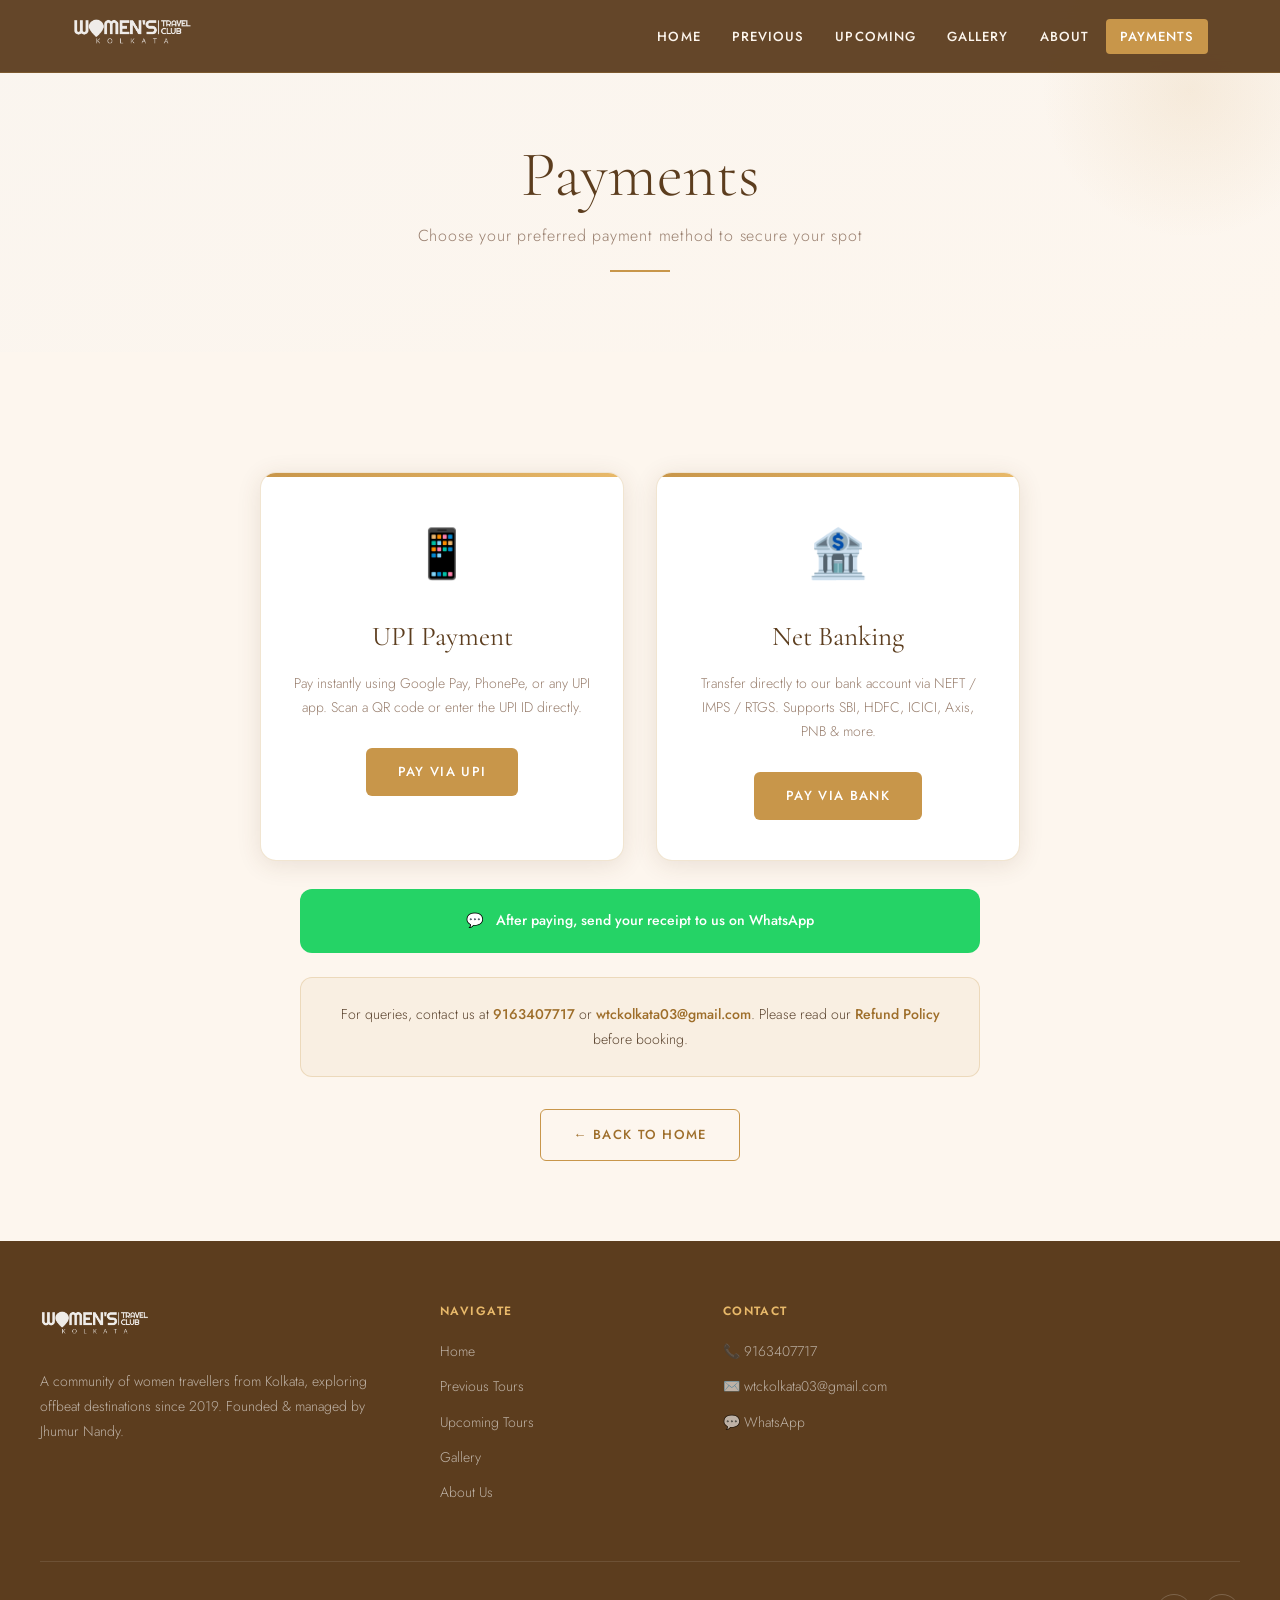
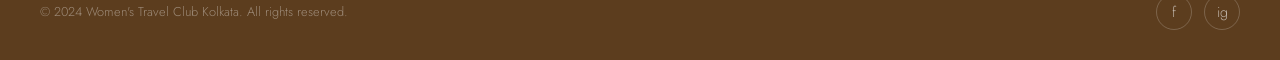
==== payments.html @ da382955 "Add files via upload" ====
<!DOCTYPE html>
<html lang="en">
<head>
  <meta charset="UTF-8" />
  <meta name="viewport" content="width=device-width, initial-scale=1.0" />
  <title>Payments – Women's Travel Club Kolkata</title>
  <link rel="stylesheet" href="style.css" />
  <style>
    .payment-grid {
      display: grid;
      grid-template-columns: 1fr 1fr;
      gap: 2rem;
      max-width: 760px;
      margin: 2.5rem auto 0;
    }
    .payment-card {
      background: white;
      border: 1px solid var(--border);
      border-radius: 16px;
      padding: 2.5rem 2rem;
      text-align: center;
      box-shadow: 0 4px 24px var(--shadow);
      transition: 0.3s;
      text-decoration: none;
      display: block;
      position: relative;
      overflow: hidden;
    }
    .payment-card::before {
      content: '';
      position: absolute;
      top: 0; left: 0; right: 0;
      height: 4px;
      background: linear-gradient(90deg, var(--gold), var(--gold-light));
    }
    .payment-card:hover { transform: translateY(-6px); box-shadow: 0 20px 50px var(--shadow); }
    .payment-icon { font-size: 3rem; margin-bottom: 1.25rem; display: block; }
    .payment-card h3 {
      font-family: 'Cormorant Garamond', serif;
      font-size: 1.7rem;
      font-weight: 400;
      color: var(--brown);
      margin-bottom: 0.75rem;
    }
    .payment-card p { font-size: 0.875rem; color: var(--text-light); line-height: 1.7; margin-bottom: 1.75rem; }
    .payment-cta {
      display: inline-block;
      background: var(--gold);
      color: white;
      padding: 0.8rem 2rem;
      border-radius: 6px;
      font-size: 0.82rem;
      font-weight: 500;
      letter-spacing: 0.1em;
      text-transform: uppercase;
      transition: 0.2s;
    }
    .payment-card:hover .payment-cta { background: var(--gold-dark); }
    .whatsapp-strip {
      max-width: 680px;
      margin: 1.75rem auto 0;
      background: #25D366;
      border-radius: 12px;
      padding: 1.25rem 2rem;
      display: flex;
      align-items: center;
      justify-content: center;
      gap: 0.75rem;
      text-decoration: none;
      transition: 0.2s;
    }
    .whatsapp-strip:hover { background: #1ebe5c; transform: translateY(-2px); }
    .whatsapp-strip span { font-size: 0.88rem; font-weight: 500; color: white; }
    .payment-note {
      max-width: 680px;
      margin: 1.5rem auto 0;
      background: rgba(200,150,74,0.07);
      border: 1px solid var(--border);
      border-radius: 12px;
      padding: 1.5rem 2rem;
      font-size: 0.88rem;
      color: var(--text-mid);
      text-align: center;
      line-height: 1.8;
    }
    .payment-note a { color: var(--gold-dark); font-weight: 500; text-decoration: none; }
    .payment-note a:hover { text-decoration: underline; }
    @media (max-width: 600px) { .payment-grid { grid-template-columns: 1fr; } }
  </style>
</head>
<body>
<nav>
  <div class="nav-inner">
    <a class="nav-logo" href="index.html"><img src="logo.png" alt="Women's Travel Club Kolkata" /></a>
    <ul class="nav-links">
      <li><a href="index.html">Home</a></li>
      <li><a href="previous_tours.html">Previous</a></li>
      <li><a href="upcoming_tours.html">Upcoming</a></li>
      <li><a href="gallery.html">Gallery</a></li>
      <li><a href="about.html">About</a></li>

      <li><a href="payments.html" class="nav-cta">PAYMENTS</a></li>
    </ul>
    <div class="hamburger"><span></span><span></span><span></span></div>
  </div>
</nav>

<div class="page-header">
  <h1>Payments</h1>
  <p class="subtitle">Choose your preferred payment method to secure your spot</p>
  <span class="header-rule"></span>
</div>

<div class="section">
  <div class="payment-grid">
    <a href="upi.html" class="payment-card">
      <span class="payment-icon">📱</span>
      <h3>UPI Payment</h3>
      <p>Pay instantly using Google Pay, PhonePe, or any UPI app. Scan a QR code or enter the UPI ID directly.</p>
      <span class="payment-cta">Pay via UPI</span>
    </a>
    <a href="netbanking.html" class="payment-card">
      <span class="payment-icon">🏦</span>
      <h3>Net Banking</h3>
      <p>Transfer directly to our bank account via NEFT / IMPS / RTGS. Supports SBI, HDFC, ICICI, Axis, PNB &amp; more.</p>
      <span class="payment-cta">Pay via Bank</span>
    </a>
  </div>

  <a href="https://wa.me/9163407717?text=Hi%2C%20I%20have%20completed%20my%20payment%20for%20a%20WTC%20trip." target="_blank" class="whatsapp-strip">
    <span>💬</span>
    <span>After paying, send your receipt to us on WhatsApp</span>
  </a>

  <div class="payment-note">
    For queries, contact us at <a href="tel:9163407717">9163407717</a> or
    <a href="mailto:wtckolkata03@gmail.com">wtckolkata03@gmail.com</a>.
    Please read our <a href="refund.html">Refund Policy</a> before booking.
  </div>

  <div style="text-align:center;margin-top:2rem;">
    <a href="index.html" class="btn btn-outline">← Back to Home</a>
  </div>
</div>

<footer>
  <div class="footer-inner">
    <div class="footer-grid">
      <div class="footer-logo">
        <img src="logo.png" alt="WTC Kolkata" />
        <p>A community of women travellers from Kolkata, exploring offbeat destinations since 2019. Founded &amp; managed by Jhumur Nandy.</p>
      </div>
      <div class="footer-col">
        <h4>Navigate</h4>
        <ul>
          <li><a href="index.html">Home</a></li>
          <li><a href="previous_tours.html">Previous Tours</a></li>
          <li><a href="upcoming_tours.html">Upcoming Tours</a></li>
          <li><a href="gallery.html">Gallery</a></li>
    
          <li><a href="about.html">About Us</a></li>
        </ul>
      </div>
      <div class="footer-col">
        <h4>Contact</h4>
        <ul>
          <li><a href="tel:9163407717">📞 9163407717</a></li>
          <li><a href="mailto:wtckolkata03@gmail.com">✉️ wtckolkata03@gmail.com</a></li>
          <li><a href="https://wa.me/919163407717" target="_blank">💬 WhatsApp</a></li>
        </ul>
      </div>
    </div>
    <div class="footer-bottom">
      <span>© 2024 Women's Travel Club Kolkata. All rights reserved.</span>
      <div class="footer-social">
        <a class="social-link" href="https://www.facebook.com/share/g/15WhLAve8J" target="_blank">f</a>
        <a class="social-link" href="#">ig</a>
      </div>
    </div>
  </div>
</footer>
<script src="main.js"></script>
</body>
</html>
---- style.css ----
@import url('https://fonts.googleapis.com/css2?family=Cormorant+Garamond:ital,wght@0,300;0,400;0,600;1,300;1,400&family=Jost:wght@300;400;500;600&display=swap');

:root {
  --cream: #fdf6ee;
  --warm-white: #faf5ef;
  --gold: #c8964a;
  --gold-light: #e8b96a;
  --gold-dark: #9e6e2a;
  --brown: #5c3d1e;
  --brown-light: #8b6340;
  --forest: #3a5a40;
  --forest-light: #5a7a60;
  --text-dark: #2a1f14;
  --text-mid: #5c4530;
  --text-light: #9a8070;
  --border: rgba(200, 150, 74, 0.25);
  --shadow: rgba(92, 61, 30, 0.12);
}

*, *::before, *::after { box-sizing: border-box; margin: 0; padding: 0; }

html { scroll-behavior: smooth; }

body {
  font-family: 'Jost', sans-serif;
  background: var(--cream);
  color: var(--text-dark);
  font-weight: 300;
  line-height: 1.7;
  overflow-x: hidden;
}

/* ── NAVBAR ── */
nav {
  position: fixed;
  top: 0; left: 0; right: 0;
  z-index: 1000;
  background: rgba(92, 61, 30, 0.95); /* translucent version of var(--brown) */
  backdrop-filter: blur(12px);
  border-bottom: 1px solid var(--border);
  transition: box-shadow 0.3s;
}
 nav.scrolled { box-shadow: 0 4px 30px var(--shadow); }

.nav-inner {
  max-width: 1200px;
  margin: 0 auto;
  padding: 0 2rem;
  display: flex;
  align-items: center;
  justify-content: space-between;
  height: 72px;
}

.nav-logo img {
  height: 48px;
  width: auto;
  object-fit: contain;
  filter: brightness(0) invert(1) opacity(0.9);
}

.nav-links {
  display: flex;
  gap: 0.25rem;
  list-style: none;
}

.nav-links a {
  font-family: 'Jost', sans-serif;
  font-weight: 500;
  font-size: 0.82rem;
  letter-spacing: 0.08em;
  text-transform: uppercase;
  color: var(--cream);
  text-decoration: none;
  padding: 0.5rem 0.85rem;
  border-radius: 4px;
  transition: color 0.2s, background 0.2s;
}
.nav-links a:hover, .nav-links a.active {
  color: var(--gold-light);
  background: rgba(255, 255, 255, 0.1);
}

.nav-cta {
  background: var(--gold) !important;
  color: white !important;
  border-radius: 4px;
}
.nav-cta:hover { background: var(--gold-dark) !important; }

/* Hamburger */
.hamburger {
  display: none;
  flex-direction: column;
  gap: 5px;
  cursor: pointer;
  padding: 4px;
}
.hamburger span {
  display: block;
  width: 24px; height: 2px;
  background: var(--cream);
  transition: 0.3s;
}

/* ── PAGE HEADER ── */
.page-header {
  padding: 140px 2rem 80px;
  text-align: center;
  background: linear-gradient(160deg, var(--warm-white) 0%, var(--cream) 100%);
  position: relative;
  overflow: hidden;
}
.page-header::before {
  content: '';
  position: absolute;
  top: -60px; right: -60px;
  width: 300px; height: 300px;
  background: radial-gradient(circle, rgba(200,150,74,0.12), transparent 70%);
  border-radius: 50%;
}

.page-header h1 {
  font-family: 'Cormorant Garamond', serif;
  font-size: clamp(2.4rem, 5vw, 4rem);
  font-weight: 300;
  color: var(--brown);
  line-height: 1.1;
}
.page-header .subtitle {
  font-size: 1rem;
  color: var(--text-light);
  margin-top: 0.75rem;
  letter-spacing: 0.05em;
}
.header-rule {
  display: block;
  width: 60px;
  height: 2px;
  background: var(--gold);
  margin: 1.25rem auto 0;
}

/* ── SECTIONS ── */
.section {
  max-width: 1200px;
  margin: 0 auto;
  padding: 80px 2rem;
}
.section-sm { padding: 60px 2rem; }

.section-title {
  font-family: 'Cormorant Garamond', serif;
  font-size: clamp(1.8rem, 3vw, 2.6rem);
  font-weight: 300;
  color: var(--brown);
  margin-bottom: 0.5rem;
}
.section-title + .rule {
  display: block;
  width: 40px; height: 2px;
  background: var(--gold);
  margin-bottom: 2rem;
}

/* ── CARDS ── */
.card {
  background: white;
  border: 1px solid var(--border);
  border-radius: 12px;
  padding: 2rem;
  transition: transform 0.3s, box-shadow 0.3s;
  box-shadow: 0 2px 16px var(--shadow);
}
.card:hover {
  transform: translateY(-4px);
  box-shadow: 0 12px 40px var(--shadow);
}

/* ── BADGE ── */
.badge {
  display: inline-block;
  font-size: 0.72rem;
  font-weight: 500;
  letter-spacing: 0.1em;
  text-transform: uppercase;
  padding: 0.3rem 0.75rem;
  border-radius: 20px;
  background: rgba(200, 150, 74, 0.12);
  color: var(--gold-dark);
  border: 1px solid rgba(200, 150, 74, 0.3);
}
.badge.green {
  background: rgba(58, 90, 64, 0.1);
  color: var(--forest);
  border-color: rgba(58, 90, 64, 0.3);
}

/* ── BUTTONS ── */
.btn {
  display: inline-block;
  font-family: 'Jost', sans-serif;
  font-size: 0.82rem;
  font-weight: 500;
  letter-spacing: 0.1em;
  text-transform: uppercase;
  text-decoration: none;
  padding: 0.85rem 2rem;
  border-radius: 6px;
  transition: 0.3s;
  cursor: pointer;
  border: none;
}
.btn-primary {
  background: var(--gold);
  color: white;
}
.btn-primary:hover { background: var(--gold-dark); transform: translateY(-2px); }
.btn-outline {
  border: 1.5px solid var(--gold);
  color: var(--gold-dark);
  background: transparent;
}
.btn-outline:hover { background: var(--gold); color: white; }

/* ── FOOTER ── */
footer {
  background: var(--brown);
  color: rgba(255,255,255,0.75);
  padding: 60px 2rem 30px;
}
.footer-inner {
  max-width: 1200px;
  margin: 0 auto;
}
.footer-grid {
  display: grid;
  grid-template-columns: 1.5fr 1fr 1fr 1fr;
  gap: 3rem;
  padding-bottom: 3rem;
  border-bottom: 1px solid rgba(255,255,255,0.1);
  margin-bottom: 2rem;
}
.footer-logo img { height: 44px; filter: brightness(0) invert(1) opacity(0.9); margin-bottom: 1rem; }
.footer-logo p { font-size: 0.875rem; line-height: 1.8; color: rgba(255,255,255,0.6); }
.footer-col h4 {
  font-family: 'Jost', sans-serif;
  font-size: 0.75rem;
  font-weight: 600;
  letter-spacing: 0.12em;
  text-transform: uppercase;
  color: var(--gold-light);
  margin-bottom: 1rem;
}
.footer-col ul { list-style: none; }
.footer-col ul li { margin-bottom: 0.5rem; }
.footer-col ul li a {
  color: rgba(255,255,255,0.6);
  text-decoration: none;
  font-size: 0.875rem;
  transition: color 0.2s;
}
.footer-col ul li a:hover { color: var(--gold-light); }
.footer-bottom {
  display: flex;
  justify-content: space-between;
  align-items: center;
  font-size: 0.8rem;
  color: rgba(255,255,255,0.4);
  flex-wrap: wrap;
  gap: 0.5rem;
}
.footer-social { display: flex; gap: 0.75rem; }
.social-link {
  width: 36px; height: 36px;
  border-radius: 50%;
  border: 1px solid rgba(255,255,255,0.2);
  display: flex; align-items: center; justify-content: center;
  color: rgba(255,255,255,0.6);
  text-decoration: none;
  font-size: 0.9rem;
  transition: 0.2s;
}
.social-link:hover { border-color: var(--gold-light); color: var(--gold-light); }

/* ── DIVIDER ── */
.ornament { text-align: center; color: var(--gold); margin: 1.5rem 0; font-size: 1.2rem; letter-spacing: 0.5rem; }

/* ── MOBILE ── */
@media (max-width: 900px) {
  .nav-links { display: none; flex-direction: column; position: absolute; top: 72px; left: 0; right: 0; background: var(--brown); padding: 1rem 2rem 2rem; border-bottom: 1px solid var(--border); }
  .nav-links.open { display: flex; }
  .hamburger { display: flex; }
  .footer-grid { grid-template-columns: 1fr 1fr; gap: 2rem; }
}
@media (max-width: 600px) {
  .footer-grid { grid-template-columns: 1fr; }
  .footer-bottom { flex-direction: column; text-align: center; }
}
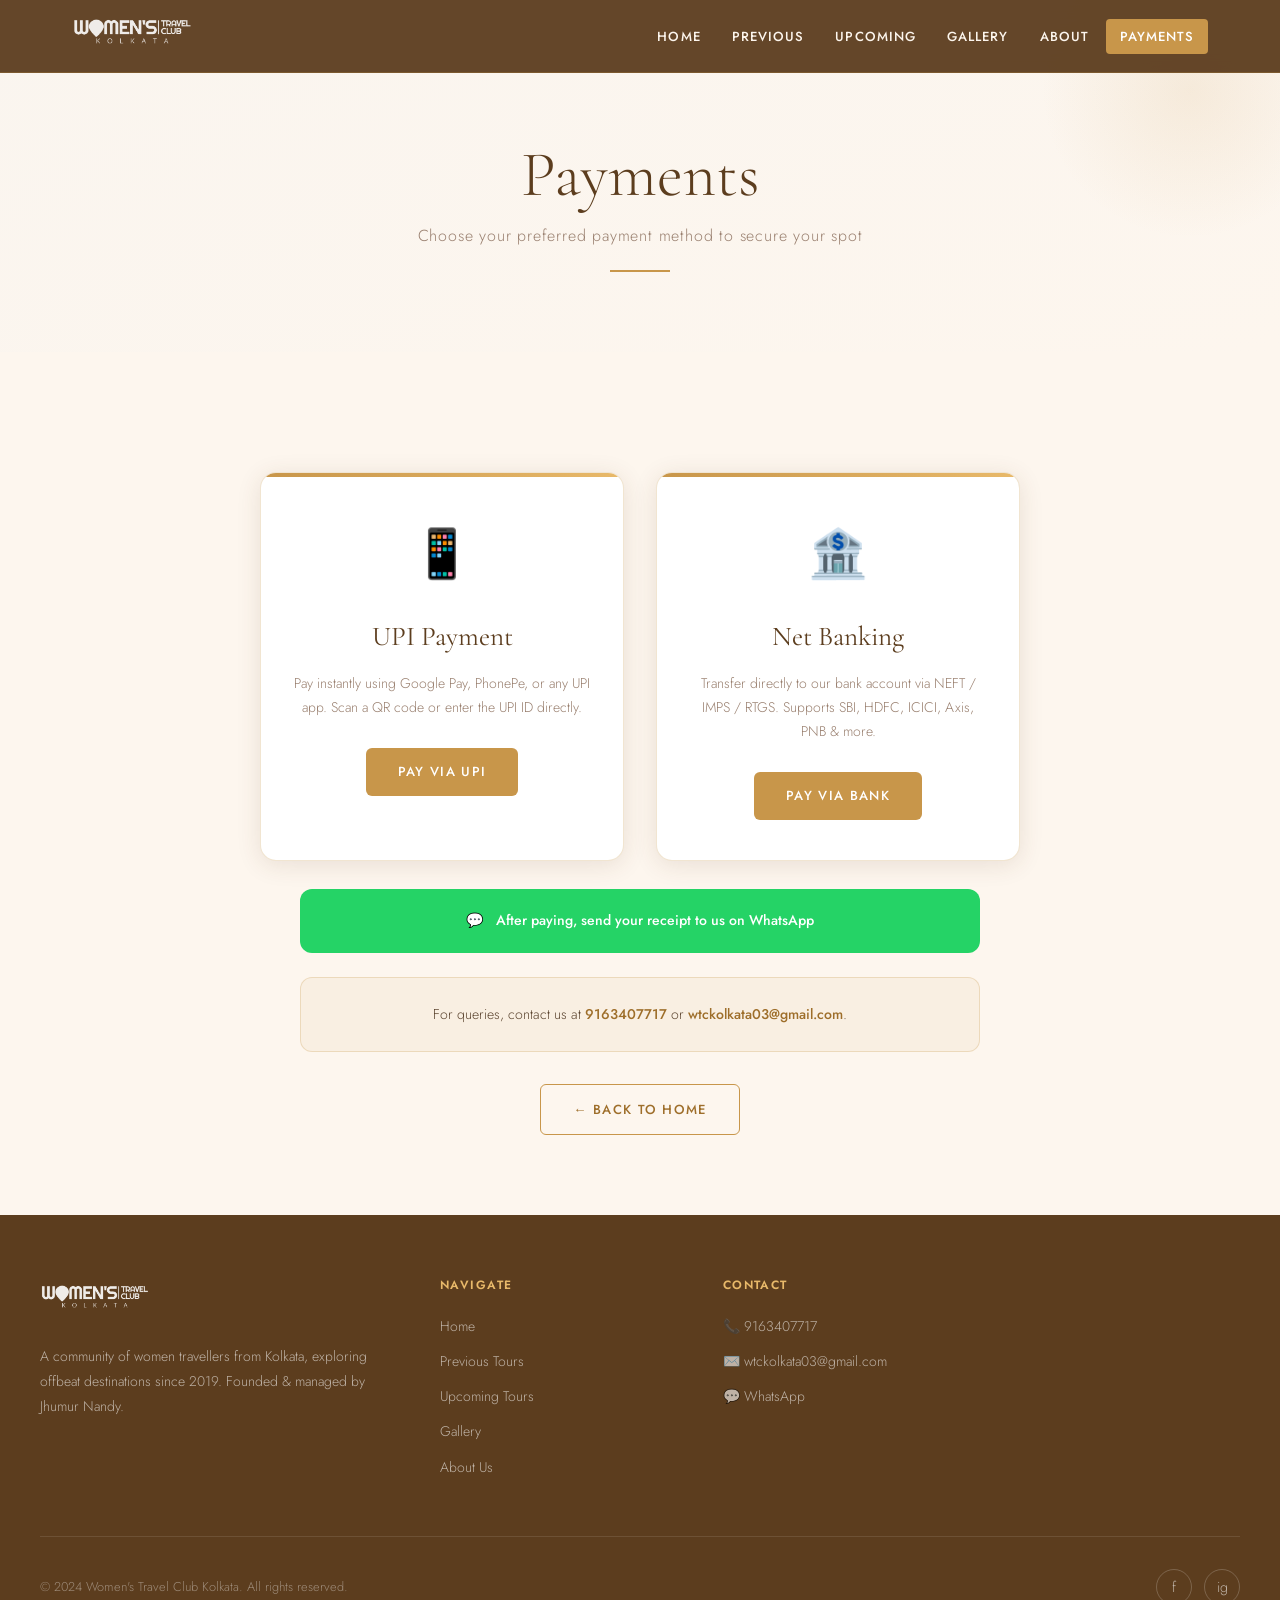
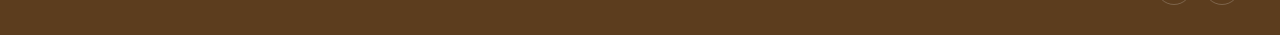
==== commit 1f078bf0: "Remove Refund Policy reminder from payment note Removed the line prompting users to read the Refund " ====
--- a/payments.html
+++ b/payments.html
@@ -135,7 +135,6 @@
   <div class="payment-note">
     For queries, contact us at <a href="tel:9163407717">9163407717</a> or
     <a href="mailto:wtckolkata03@gmail.com">wtckolkata03@gmail.com</a>.
-    Please read our <a href="refund.html">Refund Policy</a> before booking.
   </div>
 
   <div style="text-align:center;margin-top:2rem;">
